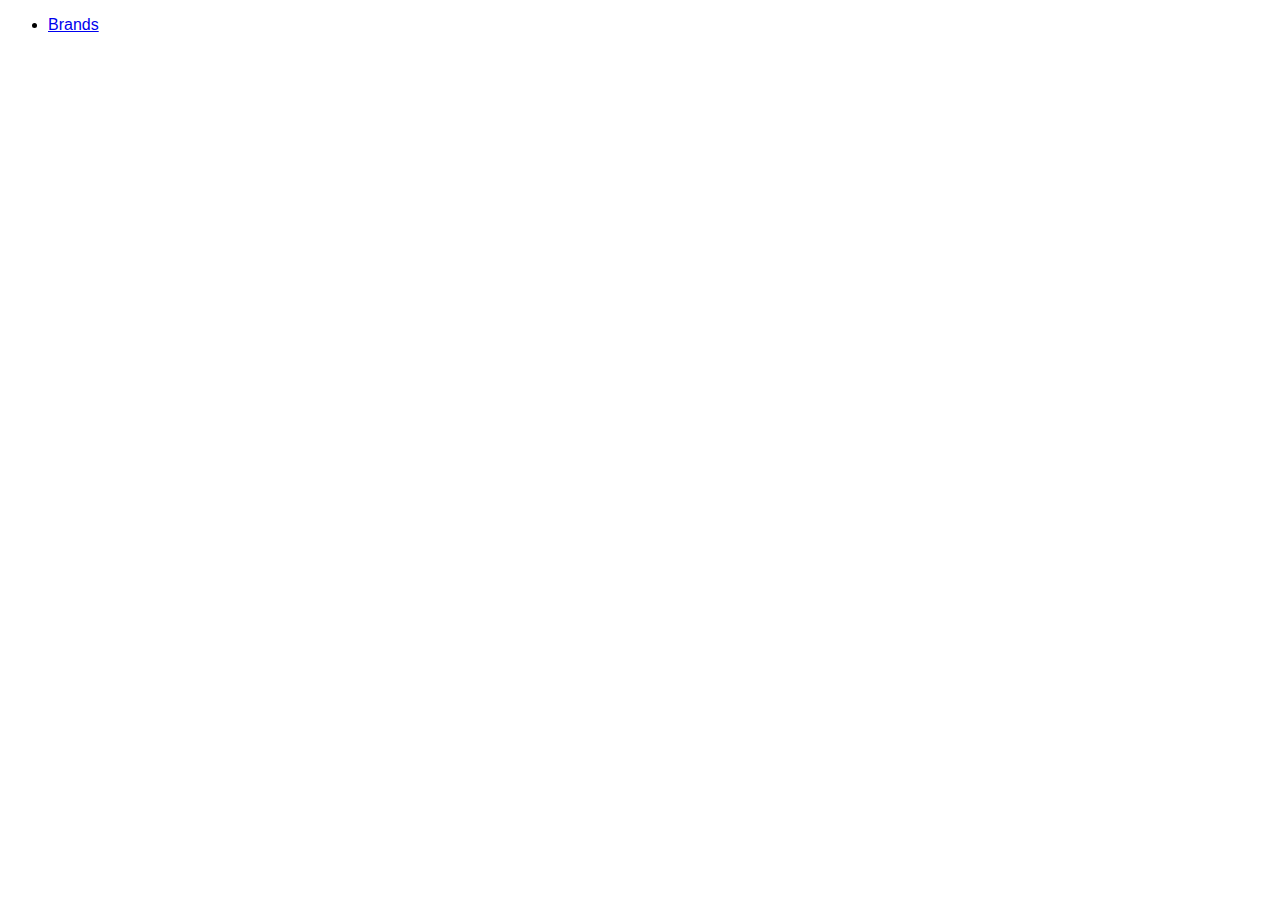
==== index.html @ 86f5b70a "added index.html" ====
<!DOCTYPE html>
<html lang="en">
  <head>
    <meta charset="UTF-8" />
    <meta http-equiv="X-UA-Compatible" content="IE=edge" />
    <meta name="viewport" content="width=device-width, initial-scale=1.0" />
    <title>Web shop</title>
    <link rel="stylesheet" href="css/styles.css" />
  </head>
  <body>
    <header>
      <nav>
        <ul>
          <li><a href="category.html">Brands</a></li>
        </ul>
      </nav>
    </header>
  </body>
</html>
---- css/styles.css ----
* {
  box-sizing: border-box;
}

body {
  font-family: "Poppins", sans-serif;
}
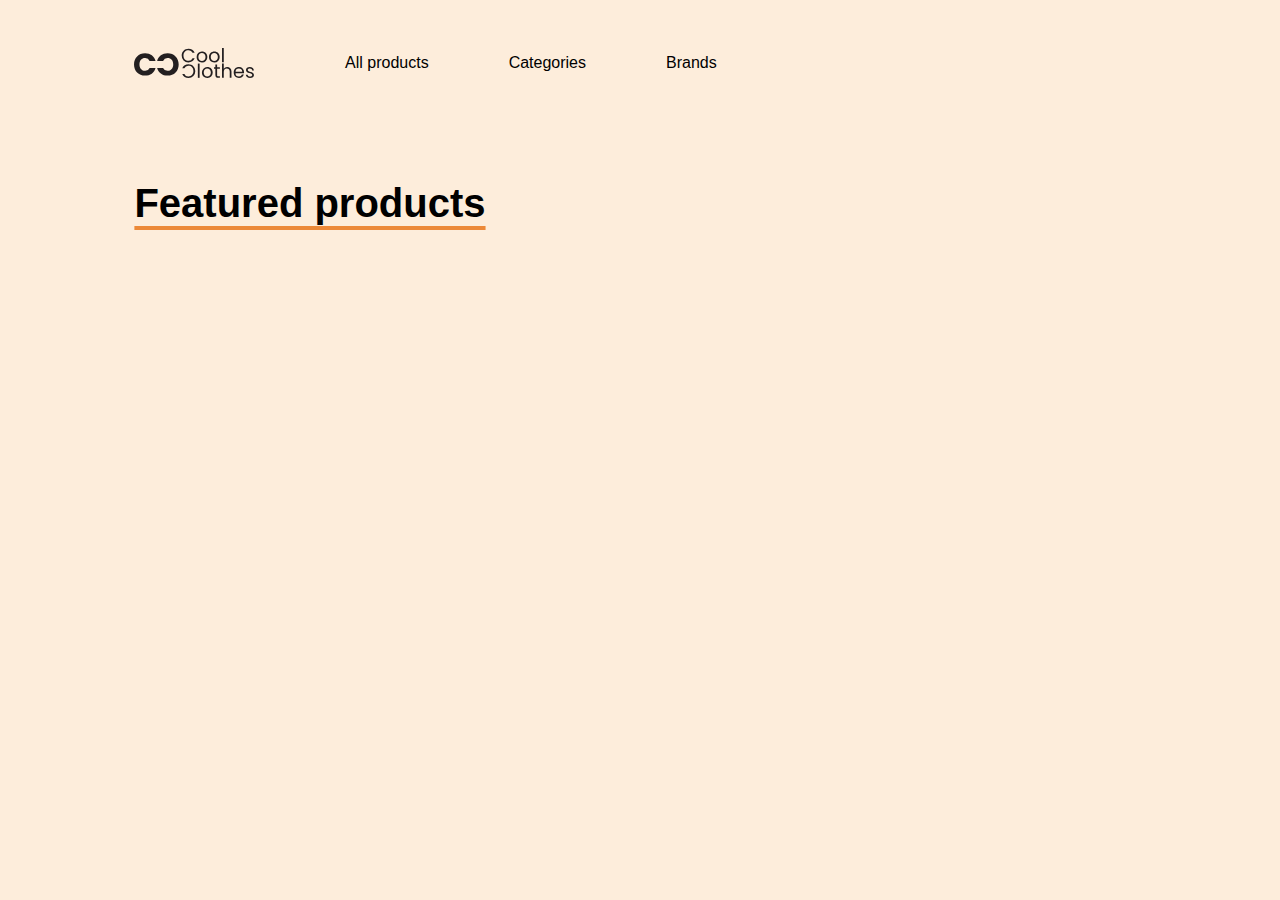
==== commit 1694363c: "brand list" ====
--- a/index.html
+++ b/index.html
@@ -6,14 +6,39 @@
     <meta name="viewport" content="width=device-width, initial-scale=1.0" />
     <title>Web shop</title>
     <link rel="stylesheet" href="css/styles.css" />
+    <link rel="stylesheet" href="css/productlist-styles.css" />
   </head>
   <body>
     <header>
       <nav>
+        <a href="index.html" aria-label="Nav logo"
+          ><img id="nav-logo" src="logo.svg" alt="Navbar logo" width="200"
+        /></a>
         <ul>
-          <li><a href="category.html">Brands</a></li>
+          <li><a href="category.html">All products</a></li>
+          <li><a href="category.html">Categories</a></li>
+          <li><a href="brands.html">Brands</a></li>
         </ul>
       </nav>
     </header>
+    <main>
+      <section class="products-container">
+        <h1>Featured products</h1>
+        <div class="products-list-container"></div>
+        <template>
+          <a href="product.html">
+            <div class="product-card">
+              <img src="" alt="product image" width="250" />
+              <div class="brand-type-container">
+                <p class="product-list-brand"></p>
+                <p class="product-list-price"></p>
+              </div>
+              <p class="product-list-type"></p>
+            </div>
+          </a>
+        </template>
+      </section>
+    </main>
+    <script src="js/frontPageProducts.js"></script>
   </body>
 </html>
--- a/css/styles.css
+++ b/css/styles.css
@@ -4,4 +4,51 @@
 
 body {
   font-family: "Poppins", sans-serif;
+  background-color: rgb(253, 237, 219);
 }
+
+nav {
+  display: flex;
+  padding: 30px 0 30px 0;
+  margin-left: 10%;
+}
+
+nav > a {
+  display: flex;
+  align-items: center;
+  width: 15%;
+}
+
+#nav-logo {
+  width: 120px;
+}
+
+nav ul {
+  width: 60%;
+  display: flex;
+  list-style-type: none;
+}
+
+nav ul li {
+  margin-right: 80px;
+  white-space: nowrap;
+}
+
+nav ul li a {
+  text-decoration: none;
+  color: black;
+}
+
+nav ul li a:hover {
+  color: rgb(247, 190, 144);
+}
+
+@media screen and (max-width: 600px) {
+  nav ul li {
+    margin-right: 40px;
+  }
+
+  nav ul li a {
+    font-size: 2.5vw;
+  }
+}
--- a/css/productlist-styles.css
+++ b/css/productlist-styles.css
@@ -0,0 +1,129 @@
+.products-container {
+  margin: 5% 10% 5% 10%;
+}
+
+.products-container h1 {
+  font-size: 2.5rem;
+  text-decoration: underline rgb(236, 137, 56);
+  text-underline-position: under;
+}
+
+.products-container h2 {
+  font-weight: 400;
+}
+
+.products-container a {
+  text-decoration: none;
+  color: black;
+}
+
+.products-container a:visited {
+  text-decoration: none;
+  color: black;
+}
+
+.product-list-brand {
+  font-weight: 700;
+  font-size: 0.8rem;
+}
+
+.product-list-price {
+  font-size: 0.8rem;
+}
+
+.product-list-type {
+  font-size: 0.8rem;
+  margin-left: 10px;
+  margin-top: -5px;
+}
+
+.products-list-container {
+  display: grid;
+  grid-template-columns: repeat(auto-fill, minmax(250px, 1fr));
+  column-gap: 10px;
+}
+
+.brand-type-container {
+  display: flex;
+  justify-content: space-between;
+  margin-left: 10px;
+  margin-right: 10px;
+}
+
+.product-card img {
+  object-fit: cover;
+  align-self: center;
+  width: 250px;
+  height: 350px;
+}
+
+.product-card {
+  display: flex;
+  flex-direction: column;
+  margin-bottom: 40px;
+  width: 250px;
+  position: relative;
+}
+
+.product-discount {
+  position: absolute;
+  left: 10px;
+  background-color: rgb(236, 137, 56);
+  color: white;
+  padding: 6px 8px 6px 8px;
+  font-weight: 500;
+}
+
+.sold-out {
+  position: absolute;
+  width: 250px;
+  height: 350px;
+  background-color: rgb(0, 0, 0);
+  opacity: 0.7;
+  display: flex;
+  justify-content: center;
+}
+
+.sold-out p {
+  color: white;
+  font-weight: 700;
+  align-self: center;
+  font-size: 2rem;
+}
+
+@media screen and (max-width: 560px) {
+  .products-list-container {
+    grid-template-columns: repeat(auto-fill, minmax(100px, 1fr));
+  }
+
+  .product-card {
+    width: 100px;
+  }
+
+  .product-card img {
+    width: 100px;
+    height: 130px;
+  }
+
+  .product-card div {
+    flex-direction: column;
+  }
+
+  .product-card div > p {
+    margin-top: 10px;
+    margin-bottom: 0;
+  }
+
+  .product-list-type {
+    margin-top: 10px;
+  }
+
+  .sold-out {
+    width: 100px;
+    height: 130px;
+  }
+
+  .sold-out p {
+    font-size: 1rem;
+  }
+}
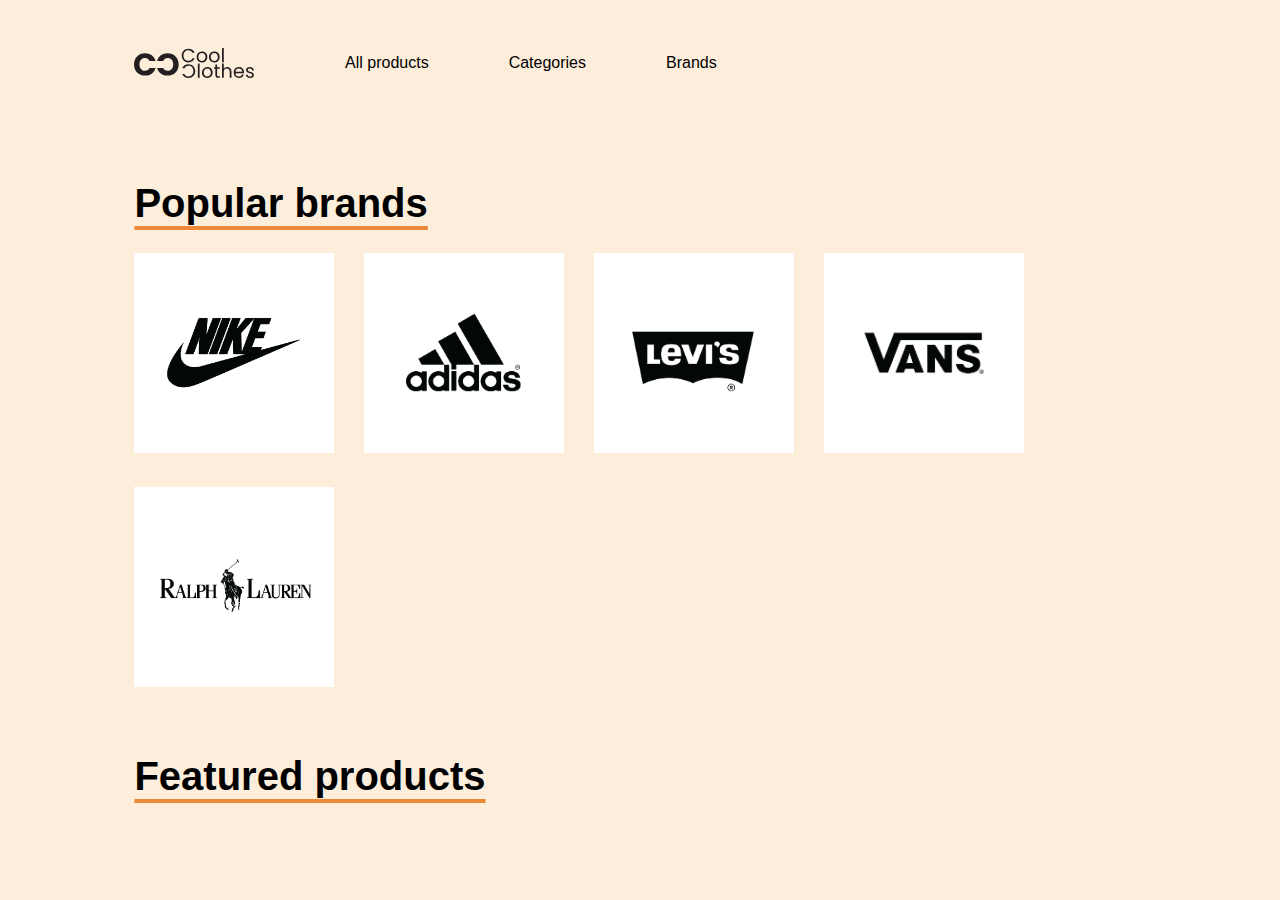
==== commit 4fc2d49a: "add popular brands section" ====
--- a/index.html
+++ b/index.html
@@ -22,6 +22,51 @@
       </nav>
     </header>
     <main>
+      <section class="popular-brands-container">
+        <h1>Popular brands</h1>
+        <div class="brand-logo-container">
+          <a href="/productlist.html?brand=Nike">
+            <img
+              src="images/nike-logo.svg"
+              alt="Nike logo"
+              width="200"
+              height="200"
+            />
+          </a>
+          <a href="/productlist.html?brand=Adidas">
+            <img
+              src="images/adidas-logo.svg"
+              alt="Adidas logo"
+              width="200"
+              height="200"
+            />
+          </a>
+          <a href="/productlist.html?brand=Levis">
+            <img
+              src="images/levis-logo.svg"
+              alt="Levis logo"
+              width="200"
+              height="200"
+            />
+          </a>
+          <a href="/productlist.html?brand=Vans">
+            <img
+              src="images/vans-logo.svg"
+              alt="Vans logo"
+              width="200"
+              height="200"
+            />
+          </a>
+          <a href="/productlist.html?brand=Ralph%20Lauren">
+            <img
+              src="images/ralph-logo.svg"
+              alt="Ralph Lauren logo"
+              width="200"
+              height="200"
+            />
+          </a>
+        </div>
+      </section>
       <section class="products-container">
         <h1>Featured products</h1>
         <div class="products-list-container"></div>
--- a/css/styles.css
+++ b/css/styles.css
@@ -52,3 +52,31 @@
     font-size: 2.5vw;
   }
 }
+
+.popular-brands-container {
+  margin: 5% 10% 5% 10%;
+}
+
+.popular-brands-container h1 {
+  font-size: 2.5rem;
+  text-decoration: underline rgb(236, 137, 56);
+  text-underline-position: under;
+}
+
+.brand-logo-container {
+  display: flex;
+  column-gap: 30px;
+  row-gap: 30px;
+  flex-wrap: wrap;
+}
+
+.brand-logo-container img {
+  object-fit: cover;
+}
+
+@media screen and (max-width: 840px) {
+  .brand-logo-container img {
+    width: 100px;
+    height: 100px;
+  }
+}
--- a/css/productlist-styles.css
+++ b/css/productlist-styles.css
@@ -70,25 +70,25 @@
   left: 10px;
   background-color: rgb(236, 137, 56);
   color: white;
-  padding: 6px 8px 6px 8px;
+  padding: 4px 6px 4px 6px;
   font-weight: 500;
+  font-size: 0.8rem;
 }
 
 .sold-out {
   position: absolute;
   width: 250px;
   height: 350px;
-  background-color: rgb(0, 0, 0);
+  background-color: black;
   opacity: 0.7;
   display: flex;
   justify-content: center;
 }
 
 .sold-out p {
-  color: white;
-  font-weight: 700;
   align-self: center;
   font-size: 2rem;
+  color: white;
 }
 
 @media screen and (max-width: 560px) {
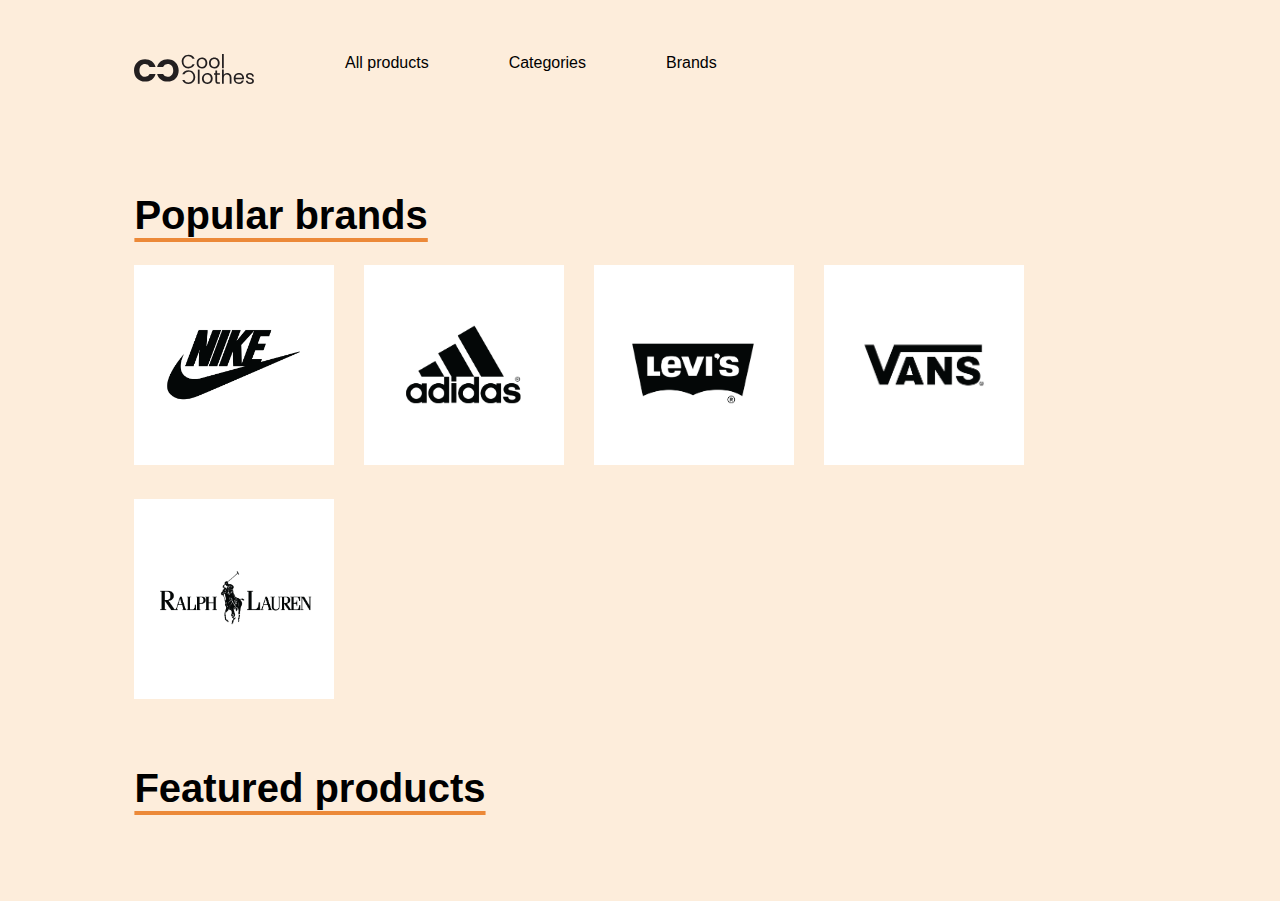
==== commit 4927bfa3: "add categories dropdown" ====
--- a/index.html
+++ b/index.html
@@ -16,7 +16,18 @@
         /></a>
         <ul>
           <li><a href="category.html">All products</a></li>
-          <li><a href="category.html">Categories</a></li>
+          <li>
+            <a href="category.html">Categories</a>
+            <template id="category-template">
+              <div class="category-dropdown">
+                <ul class="category-list">
+                  <template id="category-link-template">
+                    <li><a href="" aria-label="category-link"></a></li>
+                  </template>
+                </ul>
+              </div>
+            </template>
+          </li>
           <li><a href="brands.html">Brands</a></li>
         </ul>
       </nav>
@@ -70,7 +81,7 @@
       <section class="products-container">
         <h1>Featured products</h1>
         <div class="products-list-container"></div>
-        <template>
+        <template id="front-page-products-template">
           <a href="product.html">
             <div class="product-card">
               <img src="" alt="product image" width="250" />
@@ -85,5 +96,6 @@
       </section>
     </main>
     <script src="js/frontPageProducts.js"></script>
+    <script src="js/categories.js"></script>
   </body>
 </html>
--- a/css/styles.css
+++ b/css/styles.css
@@ -1,10 +1,17 @@
+:root {
+  --background-color: rgb(253, 237, 219);
+  --primary-color: rgb(236, 137, 56);
+  --secondary-color: rgb(247, 190, 144);
+  --first-container-margin: 3% 10% 5% 10%;
+}
+
 * {
   box-sizing: border-box;
 }
 
 body {
   font-family: "Poppins", sans-serif;
-  background-color: rgb(253, 237, 219);
+  background-color: var(--background-color);
 }
 
 nav {
@@ -23,10 +30,40 @@
   width: 120px;
 }
 
-nav ul {
+nav > ul {
   width: 60%;
   display: flex;
   list-style-type: none;
+}
+
+nav > ul > li:nth-child(2) {
+  position: relative;
+  height: 30px;
+}
+
+nav > ul li:nth-child(2):hover .category-list {
+  display: block;
+}
+
+.category-dropwdown {
+  position: absolute;
+  display: inline-block;
+}
+
+nav .category-list {
+  position: absolute;
+  top: 30px;
+  padding: 5px 0px;
+  list-style-type: none;
+  padding-inline-start: 0;
+  background-color: white;
+  display: none;
+  box-shadow: 0px 8px 16px 0px rgba(0, 0, 0, 0.2);
+}
+
+nav .category-list li {
+  padding: 14px 14px;
+  font-size: 0.8rem;
 }
 
 nav ul li {
@@ -40,7 +77,7 @@
 }
 
 nav ul li a:hover {
-  color: rgb(247, 190, 144);
+  color: var(--secondary-color);
 }
 
 @media screen and (max-width: 600px) {
@@ -59,7 +96,7 @@
 
 .popular-brands-container h1 {
   font-size: 2.5rem;
-  text-decoration: underline rgb(236, 137, 56);
+  text-decoration: underline var(--primary-color);
   text-underline-position: under;
 }
 
@@ -80,3 +117,25 @@
     height: 100px;
   }
 }
+
+.breadcrumb-container {
+  margin-bottom: 40px;
+  margin-left: 10%;
+  margin-top: 3%;
+  display: flex;
+  align-items: center;
+}
+
+.breadcrumb-container span {
+  margin-right: 30px;
+}
+
+.breadcrumb-container a {
+  text-decoration: none;
+  color: black;
+}
+
+.breadcrumb-container .selected-crumb {
+  font-weight: 700;
+  text-decoration: underline black;
+}
--- a/css/productlist-styles.css
+++ b/css/productlist-styles.css
@@ -1,10 +1,10 @@
 .products-container {
-  margin: 5% 10% 5% 10%;
+  margin: var(--first-container-margin);
 }
 
 .products-container h1 {
   font-size: 2.5rem;
-  text-decoration: underline rgb(236, 137, 56);
+  text-decoration: underline var(--primary-color);
   text-underline-position: under;
 }
 
@@ -68,7 +68,7 @@
 .product-discount {
   position: absolute;
   left: 10px;
-  background-color: rgb(236, 137, 56);
+  background-color: var(--primary-color);
   color: white;
   padding: 4px 6px 4px 6px;
   font-weight: 500;
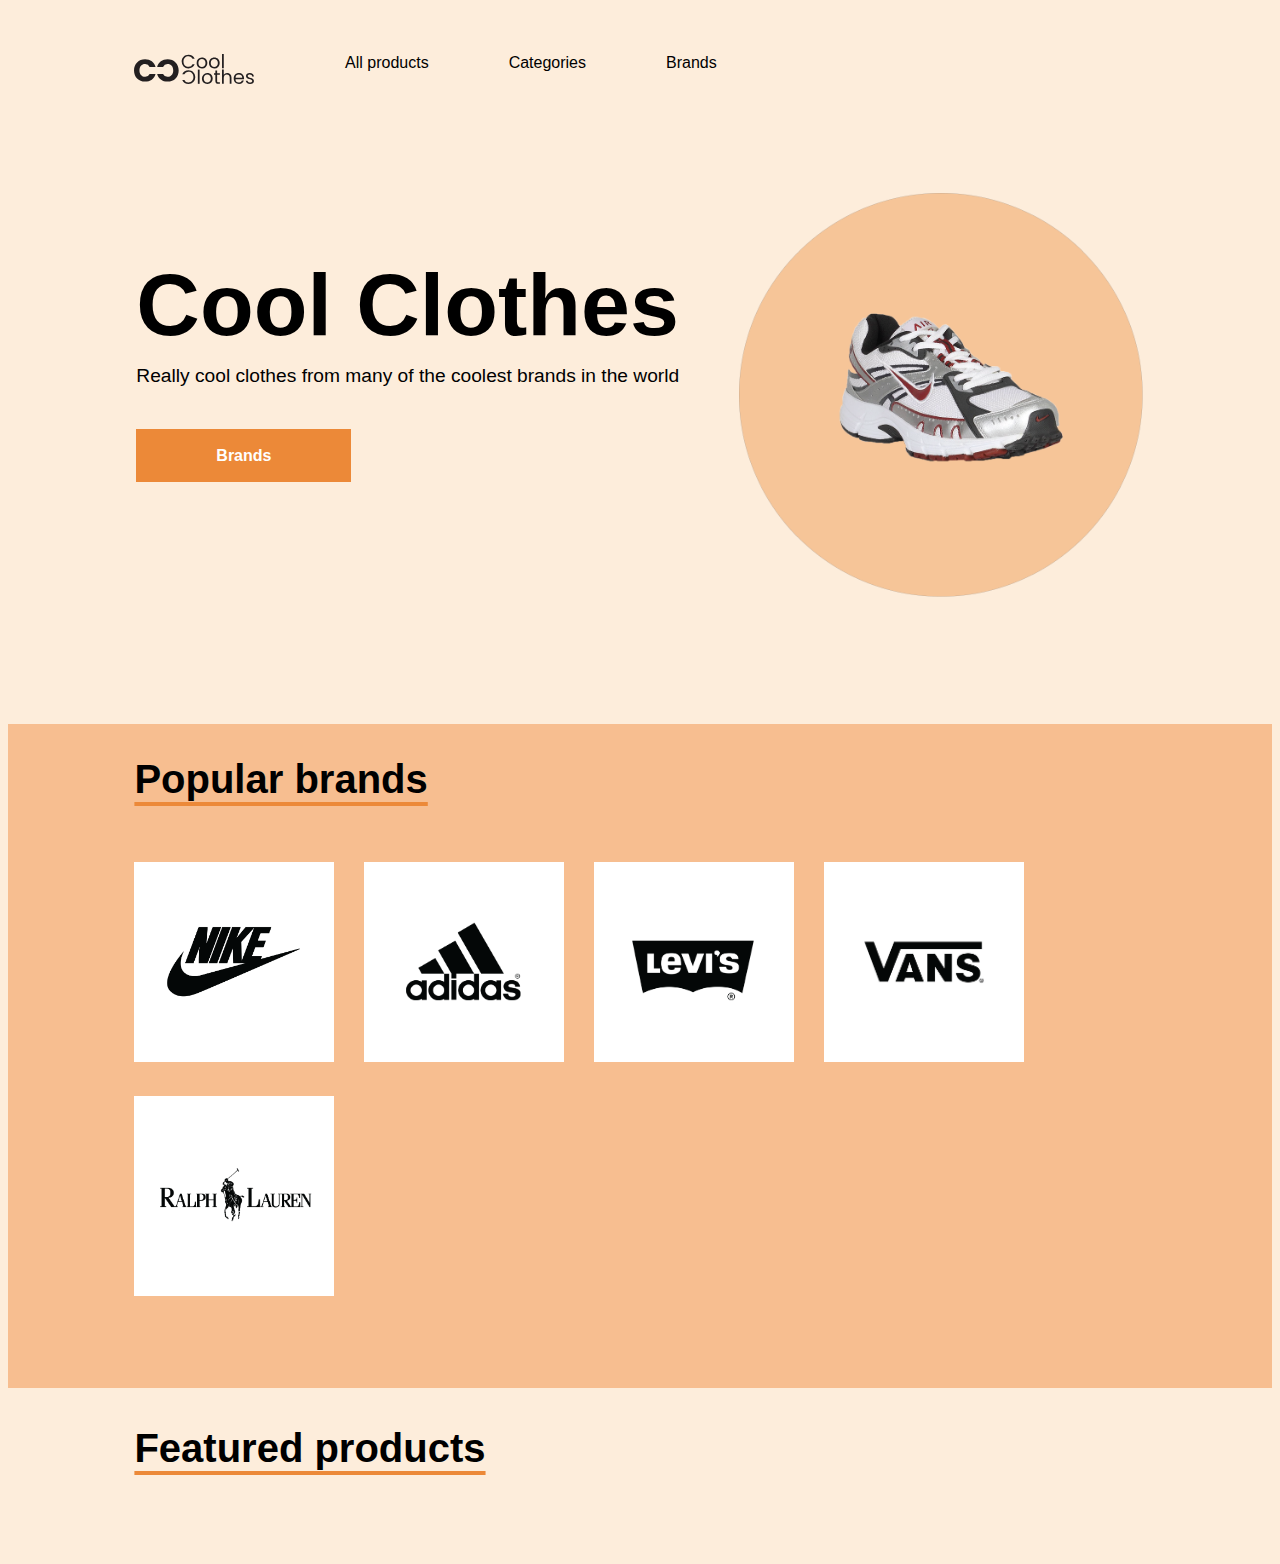
==== commit 74ae56d4: "add front page" ====
--- a/index.html
+++ b/index.html
@@ -15,9 +15,9 @@
           ><img id="nav-logo" src="logo.svg" alt="Navbar logo" width="200"
         /></a>
         <ul>
-          <li><a href="category.html">All products</a></li>
+          <li><a href="#">All products</a></li>
           <li>
-            <a href="category.html">Categories</a>
+            <a href="#">Categories</a>
             <template id="category-template">
               <div class="category-dropdown">
                 <ul class="category-list">
@@ -33,49 +33,66 @@
       </nav>
     </header>
     <main>
+      <section class="front-page">
+        <div>
+          <h1>Cool Clothes</h1>
+          <h2>
+            Really cool clothes from many of the coolest brands in the world
+          </h2>
+          <a href="brands.html">Brands</a>
+        </div>
+        <img
+          src="./images/nike-shoe.svg"
+          alt="Nike shoe front"
+          width="400"
+          height="400"
+        />
+      </section>
       <section class="popular-brands-container">
-        <h1>Popular brands</h1>
-        <div class="brand-logo-container">
-          <a href="/productlist.html?brand=Nike">
-            <img
-              src="images/nike-logo.svg"
-              alt="Nike logo"
-              width="200"
-              height="200"
-            />
-          </a>
-          <a href="/productlist.html?brand=Adidas">
-            <img
-              src="images/adidas-logo.svg"
-              alt="Adidas logo"
-              width="200"
-              height="200"
-            />
-          </a>
-          <a href="/productlist.html?brand=Levis">
-            <img
-              src="images/levis-logo.svg"
-              alt="Levis logo"
-              width="200"
-              height="200"
-            />
-          </a>
-          <a href="/productlist.html?brand=Vans">
-            <img
-              src="images/vans-logo.svg"
-              alt="Vans logo"
-              width="200"
-              height="200"
-            />
-          </a>
-          <a href="/productlist.html?brand=Ralph%20Lauren">
-            <img
-              src="images/ralph-logo.svg"
-              alt="Ralph Lauren logo"
-              width="200"
-              height="200"
-            />
-          </a>
+        <div>
+          <h1>Popular brands</h1>
+          <div class="brand-logo-container">
+            <a href="productlist.html?brand=Nike">
+              <img
+                src="images/nike-logo.svg"
+                alt="Nike logo"
+                width="200"
+                height="200"
+              />
+            </a>
+            <a href="productlist.html?brand=Adidas">
+              <img
+                src="images/adidas-logo.svg"
+                alt="Adidas logo"
+                width="200"
+                height="200"
+              />
+            </a>
+            <a href="productlist.html?brand=Levis">
+              <img
+                src="images/levis-logo.svg"
+                alt="Levis logo"
+                width="200"
+                height="200"
+              />
+            </a>
+            <a href="productlist.html?brand=Vans">
+              <img
+                src="images/vans-logo.svg"
+                alt="Vans logo"
+                width="200"
+                height="200"
+              />
+            </a>
+            <a href="productlist.html?brand=Ralph%20Lauren">
+              <img
+                src="images/ralph-logo.svg"
+                alt="Ralph Lauren logo"
+                width="200"
+                height="200"
+              />
+            </a>
+          </div>
         </div>
       </section>
       <section class="products-container">
--- a/css/styles.css
+++ b/css/styles.css
@@ -7,6 +7,11 @@
 
 * {
   box-sizing: border-box;
+}
+
+h1 {
+  margin-bottom: 30px;
+  margin-top: 20px;
 }
 
 body {
@@ -91,7 +96,11 @@
 }
 
 .popular-brands-container {
-  margin: 5% 10% 5% 10%;
+  background-color: var(--secondary-color);
+}
+
+.popular-brands-container > div {
+  padding: 1% 10% 7% 10%;
 }
 
 .popular-brands-container h1 {
@@ -101,6 +110,7 @@
 }
 
 .brand-logo-container {
+  margin-top: 60px;
   display: flex;
   column-gap: 30px;
   row-gap: 30px;
@@ -139,3 +149,72 @@
   font-weight: 700;
   text-decoration: underline black;
 }
+
+.front-page {
+  margin: 5% 10% 25% 10%;
+  display: flex;
+  position: relative;
+}
+
+.front-page h1 {
+  font-size: 4.6rem;
+  margin: 0;
+  line-height: 80px;
+  margin-bottom: 20px;
+}
+
+.front-page h2 {
+  font-size: 1.2rem;
+  font-weight: 400;
+  margin-top: 3px;
+  margin-bottom: 60px;
+}
+
+.front-page img {
+  position: absolute;
+  object-fit: cover;
+  left: -80px;
+  top: -100px;
+  z-index: -1;
+  opacity: 0.2;
+  width: 150%;
+  height: 600px;
+}
+
+.front-page a {
+  text-decoration: none;
+  color: white;
+  font-weight: 700;
+  background-color: var(--primary-color);
+  padding: 18px 80px;
+  transition: all 0.2s ease-in-out;
+}
+
+.front-page a:hover {
+  background-color: var(--secondary-color);
+}
+
+@media screen and (min-width: 900px) {
+  .front-page {
+    margin: 5% 10% 10% 10%;
+    position: initial;
+    justify-content: center;
+    align-items: center;
+    gap: 60px;
+  }
+
+  .front-page div {
+    margin-bottom: 60px;
+  }
+
+  .front-page h1 {
+    font-size: 5.5rem;
+  }
+
+  .front-page img {
+    position: initial;
+    width: 40%;
+    height: 40%;
+    opacity: 1;
+  }
+}
